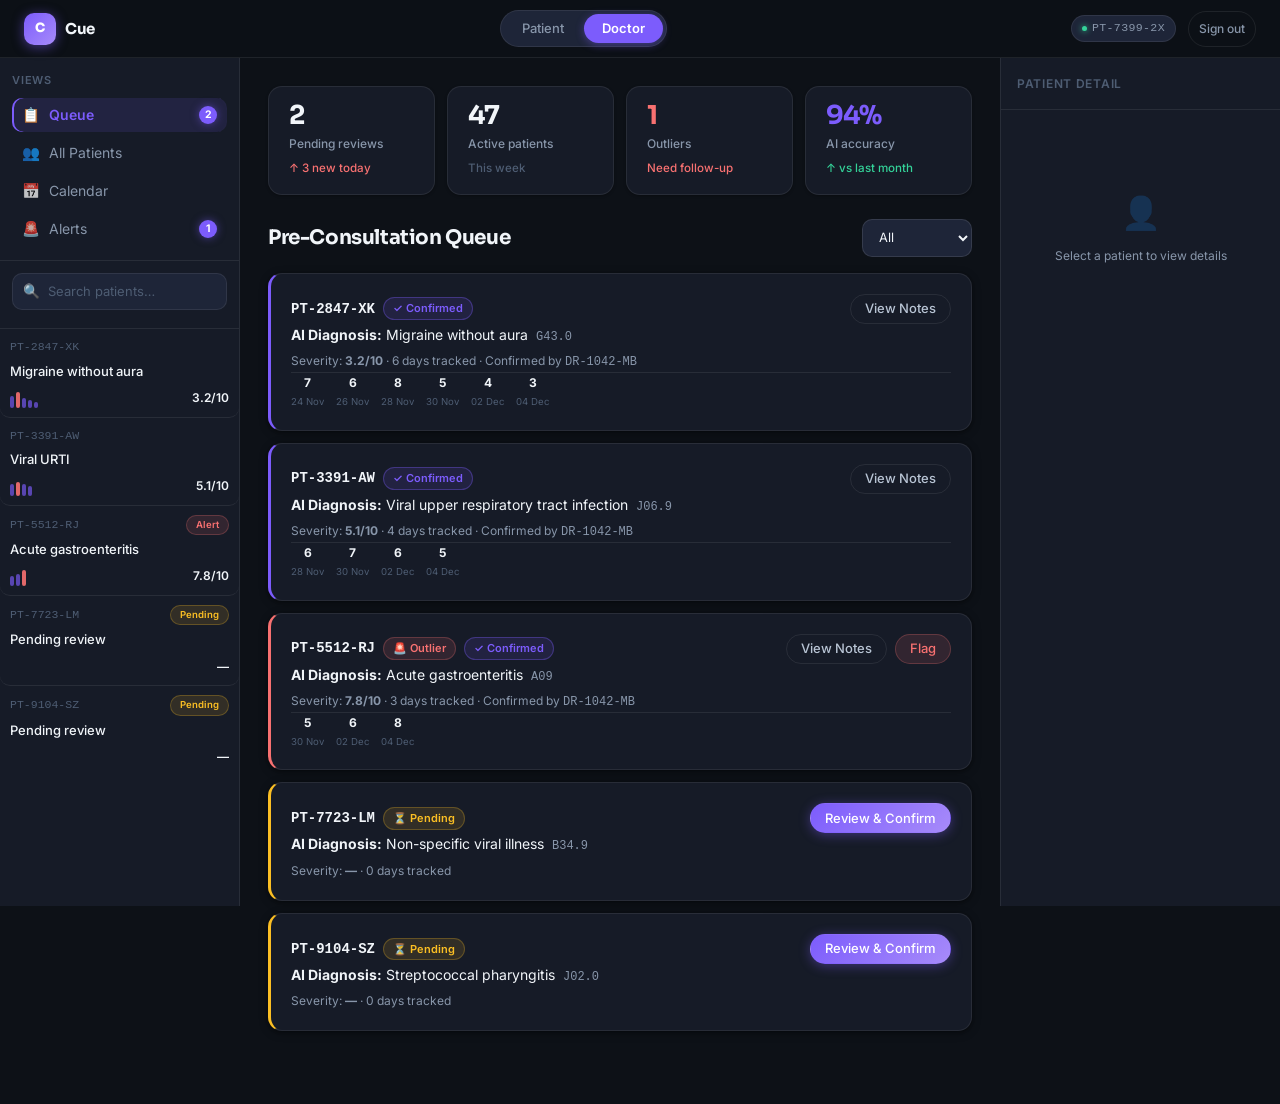
==== doctor.html @ 9ef0419e "Fix hardcoded light-mode colors in patient.js for dark theme — feeling better button, SOAP note, cha" ====
<!DOCTYPE html>
<html lang="en">
<head>
  <meta charset="UTF-8" />
  <meta name="viewport" content="width=device-width, initial-scale=1.0" />
  <title>Doctor Dashboard — Cue</title>
  <link rel="stylesheet" href="styles.css" />
</head>
<body>

<!-- Nav -->
<nav class="nav">
  <div class="nav-inner">
    <a href="index.html" class="nav-logo"><div class="nav-logo-mark">C</div>Cue</a>
    <div class="role-switch">
      <button class="role-btn" onclick="window.location='patient.html'">Patient</button>
      <button class="role-btn active">Doctor</button>
    </div>
    <div class="nav-right" style="display:flex;align-items:center;gap:12px">
      <span class="nav-id"><span class="nav-id-dot"></span><span id="navId">DR-????</span></span>
      <button onclick="window.CUE && window.CUE.Session.logout()" class="btn btn-ghost" style="font-size:.75rem;padding:4px 10px;color:var(--muted)">Sign out</button>
    </div>
  </div>
</nav>

<!-- App shell — three columns: patient list | main | detail -->
<div style="display:grid;grid-template-columns:240px 1fr 280px;min-height:calc(100vh - 52px)">

  <!-- ── Column 1: Patient list ── -->
  <aside style="border-right:1px solid var(--border);background:var(--surface);display:flex;flex-direction:column;position:sticky;top:52px;height:calc(100vh - 52px);overflow:hidden">

    <!-- Nav items -->
    <div style="padding:14px 12px;border-bottom:1px solid var(--border)">
      <div class="sidebar-section" style="padding:0 0 8px">Views</div>
      <div class="stack-4">
        <button class="sidebar-item active" id="navQueue" onclick="showSection('queue')">
          <span class="icon">📋</span> Queue
          <span class="badge-count" id="queueCount">3</span>
        </button>
        <button class="sidebar-item" id="navPatients" onclick="showSection('patients')">
          <span class="icon">👥</span> All Patients
        </button>
        <button class="sidebar-item" id="navCalendar" onclick="showSection('calendar')">
          <span class="icon">📅</span> Calendar
        </button>
        <button class="sidebar-item" id="navAlerts" onclick="showSection('alerts')">
          <span class="icon">🚨</span> Alerts
          <span class="badge-count" id="alertCount">2</span>
        </button>
      </div>
    </div>

    <!-- Search + patient list -->
    <div style="padding:12px;border-bottom:1px solid var(--border)">
      <div class="sidebar-search">
        <span style="color:var(--subtle);font-size:.85rem">🔍</span>
        <input id="ptSearch" placeholder="Search patients…" oninput="filterPatientList(this.value)" />
      </div>
    </div>

    <div style="flex:1;overflow-y:auto" id="patientList"></div>

  </aside>

  <!-- ── Column 2: Main content ── -->
  <main style="background:var(--bg);overflow-y:auto">
    <div style="padding:28px 28px 80px">

      <!-- Stats row -->
      <div class="stat-row mb-24">
        <div class="stat-card">
          <div class="stat-val" id="statQueue">3</div>
          <div class="stat-label">Pending reviews</div>
          <div class="stat-sub down">↑ 3 new today</div>
        </div>
        <div class="stat-card">
          <div class="stat-val">47</div>
          <div class="stat-label">Active patients</div>
          <div class="stat-sub neutral">This week</div>
        </div>
        <div class="stat-card">
          <div class="stat-val" style="color:var(--red)" id="statAlerts">2</div>
          <div class="stat-label">Outliers</div>
          <div class="stat-sub down">Need follow-up</div>
        </div>
        <div class="stat-card">
          <div class="stat-val" style="color:var(--accent)">94%</div>
          <div class="stat-label">AI accuracy</div>
          <div class="stat-sub up">↑ vs last month</div>
        </div>
      </div>

      <!-- Queue -->
      <div id="sectionQueue">
        <div class="flex items-center justify-between mb-16">
          <h2>Pre-Consultation Queue</h2>
          <select class="form-select" style="width:auto;padding:6px 12px;font-size:.8rem" onchange="filterQueue(this.value)">
            <option value="all">All</option>
            <option value="pending">Pending</option>
            <option value="confirmed">Confirmed</option>
          </select>
        </div>
        <div id="queueList" class="stack-12"></div>
      </div>

      <!-- All patients table -->
      <div id="sectionPatients" style="display:none">
        <h2 class="mb-16">All Patients</h2>
        <div class="card" style="padding:0;overflow:hidden">
          <div class="table-wrap">
            <table>
              <thead>
                <tr>
                  <th>Patient ID</th>
                  <th>Condition</th>
                  <th>Days</th>
                  <th>Severity trend</th>
                  <th>Last check-in</th>
                  <th>Status</th>
                  <th></th>
                </tr>
              </thead>
              <tbody id="patientsTable"></tbody>
            </table>
          </div>
        </div>
      </div>

      <!-- Calendar -->
      <div id="sectionCalendar" style="display:none">
        <div class="flex items-center justify-between mb-16">
          <h2 id="calTitle">May 2026</h2>
          <div class="flex gap-8">
            <button class="btn btn-ghost btn-sm" onclick="changeMonth(-1)">← Prev</button>
            <button class="btn btn-ghost btn-sm" onclick="changeMonth(1)">Next →</button>
          </div>
        </div>
        <div class="cal-grid" id="calGrid"></div>
        <div class="mt-16">
          <h3 class="mb-10" id="calDayLabel">Select a day to see appointments</h3>
          <div id="calDayList" class="stack-8"></div>
        </div>
      </div>

      <!-- Alerts / outliers -->
      <div id="sectionAlerts" style="display:none">
        <div class="flex items-center gap-10 mb-16">
          <h2>Outlier Alerts</h2>
          <span class="badge badge-red" id="alertBadge">2 require review</span>
        </div>
        <div class="alert alert-danger mb-16">
          <span>🚨</span>
          <p><strong>These patients need immediate attention.</strong> Severity has crossed the alert threshold or shown unexpected regression.</p>
        </div>
        <div id="outliersList" class="stack-12"></div>
      </div>

    </div>
  </main>

  <!-- ── Column 3: Patient detail ── -->
  <aside style="border-left:1px solid var(--border);background:var(--surface);position:sticky;top:52px;height:calc(100vh - 52px);overflow-y:auto">
    <div style="padding:16px;border-bottom:1px solid var(--border)">
      <div class="text-xs" style="color:var(--subtle);font-weight:600;text-transform:uppercase;letter-spacing:.06em">Patient Detail</div>
    </div>
    <div id="detailPanel" style="padding:16px">
      <div style="display:flex;flex-direction:column;align-items:center;justify-content:center;height:200px;gap:8px">
        <span style="font-size:2rem;opacity:.25">👤</span>
        <p class="text-xs text-muted" style="text-align:center">Select a patient to view details</p>
      </div>
    </div>
  </aside>

</div>

<!-- Diagnosis Confirm Modal -->
<div class="modal-overlay" id="confirmModal">
  <div class="modal" style="max-width:620px">
    <div class="modal-header">
      <h3>Review Pre-Consultation</h3>
      <button class="modal-close" onclick="closeConfirmModal()">✕</button>
    </div>
    <div class="stack-16" id="modalContent"></div>
    <hr class="divider mt-16 mb-16">
    <div class="stack-12">
      <h4>Your decision</h4>
      <div class="flex gap-8 flex-wrap">
        <button class="btn btn-success" onclick="confirmDiagnosis('confirm')">✓ Confirm AI diagnosis</button>
        <button class="btn btn-outline" onclick="confirmDiagnosis('override')">✏️ Override</button>
        <button class="btn btn-ghost"   onclick="confirmDiagnosis('defer')">⏸ Defer</button>
      </div>
      <div id="overridePanel" style="display:none" class="stack-12">
        <div class="form-group">
          <label class="form-label">Your diagnosis</label>
          <input class="form-input" id="overrideDx" placeholder="Enter your clinical diagnosis…" />
        </div>
        <div class="form-group">
          <label class="form-label">Clinical reasoning</label>
          <textarea class="form-textarea" id="overrideNotes" placeholder="Add your notes…"></textarea>
        </div>
        <button class="btn btn-primary" onclick="submitOverride()">Submit override</button>
      </div>
    </div>
  </div>
</div>

<!-- Outlier Flag Modal -->
<div class="modal-overlay" id="outlierModal">
  <div class="modal">
    <div class="modal-header">
      <h3>Flag as outlier</h3>
      <button class="modal-close" onclick="document.getElementById('outlierModal').classList.remove('open')">✕</button>
    </div>
    <div class="stack-16">
      <div class="alert alert-danger">
        <span>🚨</span>
        <p>Flagging triggers a <strong>priority follow-up</strong> and notifies the on-call team.</p>
      </div>
      <div class="form-group">
        <label class="form-label">Reason</label>
        <select class="form-select" id="outlierReason">
          <option>Unexpected symptom escalation</option>
          <option>New symptom not in original presentation</option>
          <option>Medication side-effect suspected</option>
          <option>Patient non-compliant — missed 2+ check-ins</option>
          <option>AI diagnosis inconsistency</option>
          <option>Other</option>
        </select>
      </div>
      <div class="form-group">
        <label class="form-label">Notes for follow-up team</label>
        <textarea class="form-textarea" id="outlierNotes" placeholder="Additional context…"></textarea>
      </div>
      <div class="form-group">
        <label class="form-label">Urgency</label>
        <div class="flex gap-8">
          <button class="btn btn-ghost btn-sm" id="urgLow"  onclick="setUrgency('low')"   style="flex:1">🟢 Routine</button>
          <button class="btn btn-outline btn-sm" id="urgMed" onclick="setUrgency('medium')" style="flex:1">🟡 Within 24h</button>
          <button class="btn btn-ghost btn-sm" id="urgHigh" onclick="setUrgency('high')"  style="flex:1">🔴 Urgent</button>
        </div>
      </div>
      <button class="btn btn-danger btn-full" onclick="submitOutlierFlag()">🚨 Flag &amp; schedule follow-up</button>
    </div>
  </div>
</div>

<div class="toast" id="toast"></div>

<script src="app.js?v=16"></script>
<script src="doctor.js?v=16"></script>
</body>
</html>
---- styles.css ----
/* ============================================================
   Cue — Design System v6
   Dark · Purple · Premium — inspired by Pally
   ============================================================ */

@import url('https://fonts.googleapis.com/css2?family=Sora:wght@400;500;600;700;800&family=Inter:wght@400;500;600&display=swap');

/* ── Design tokens ────────────────────────────────────────── */
:root {
  /* Base */
  --background:       #0d1117;
  --foreground:       #f1f5f9;

  /* Card / Surface */
  --card:             #161b27;
  --card-foreground:  #f1f5f9;

  /* Surfaces — dark navy layers */
  --bg:           #0d1117;
  --surface:      #161b27;
  --surface-2:    #1e2538;
  --surface-3:    #252d42;

  /* Borders — barely-there */
  --border:       rgba(255,255,255,0.08);
  --border-2:     rgba(255,255,255,0.12);
  --input:        rgba(255,255,255,0.10);

  /* Text */
  --text:         #f1f5f9;
  --text-2:       #b8c4d4;
  --muted:        #8896aa;
  --subtle:       #4e5d73;

  /* Primary — purple (Pally violet) */
  --accent:       #7c5cfc;
  --accent-h:     #6b4ef5;
  --accent-bg:    rgba(124,92,252,0.12);
  --accent-mid:   rgba(124,92,252,0.35);

  /* Semantic colours — adjusted for dark */
  --green:        #34d399;
  --green-bg:     rgba(52,211,153,0.12);
  --green-border: rgba(52,211,153,0.25);

  --red:          #f87171;
  --red-bg:       rgba(248,113,113,0.12);
  --red-border:   rgba(248,113,113,0.25);

  --amber:        #fbbf24;
  --amber-bg:     rgba(251,191,36,0.12);
  --amber-border: rgba(251,191,36,0.25);

  --blue:         #60a5fa;
  --blue-bg:      rgba(96,165,250,0.12);
  --blue-border:  rgba(96,165,250,0.25);

  /* Layout */
  --nav-h:        58px;
  --sidebar-w:    248px;

  /* Radius */
  --r:            10px;
  --r-sm:         8px;
  --r-md:         10px;
  --r-lg:         14px;
  --r-xl:         20px;
  --r-full:       9999px;

  /* Shadows — purple-tinted depth */
  --shadow-sm:    0 1px 3px 0 rgba(0,0,0,0.3);
  --shadow:       0 2px 8px 0 rgba(0,0,0,0.35), 0 1px 3px 0 rgba(0,0,0,0.25);
  --shadow-md:    0 4px 16px -2px rgba(0,0,0,0.4), 0 2px 6px -2px rgba(0,0,0,0.3);
  --shadow-lg:    0 10px 28px -4px rgba(0,0,0,0.45), 0 4px 10px -4px rgba(0,0,0,0.3);
  --shadow-xl:    0 20px 48px -6px rgba(0,0,0,0.5), 0 8px 20px -6px rgba(0,0,0,0.35);
  --shadow-glow:  0 0 24px rgba(124,92,252,0.25);

  /* Ring (focus) */
  --ring:         rgba(124,92,252,0.35);

  --font-display: 'Sora', 'Inter', system-ui, -apple-system, sans-serif;
  --font: 'Inter', system-ui, -apple-system, sans-serif;
  --mono: 'JetBrains Mono', 'SF Mono', ui-monospace, monospace;
}

/* ── Reset ───────────────────────────────────────────────── */
*, *::before, *::after { box-sizing: border-box; margin: 0; padding: 0; }
html { font-size: 16px; scroll-behavior: smooth; -webkit-text-size-adjust: 100%; }
body {
  font-family: var(--font);
  background: var(--bg);
  color: var(--text);
  min-height: 100vh;
  line-height: 1.6;
  -webkit-font-smoothing: antialiased;
  -moz-osx-font-smoothing: grayscale;
}
a { color: var(--accent); text-decoration: none; }
a:hover { text-decoration: underline; }
p { color: var(--muted); line-height: 1.65; }
button { font-family: var(--font); }

/* ── Typography ──────────────────────────────────────────── */
h1 { font-family: var(--font-display); font-size: 1.875rem; font-weight: 800; letter-spacing: -.025em; line-height: 1.2; color: var(--text); }
h2 { font-family: var(--font-display); font-size: 1.25rem;  font-weight: 700; letter-spacing: -.02em;  line-height: 1.3; color: var(--text); }
h3 { font-family: var(--font-display); font-size: 1rem;     font-weight: 600; letter-spacing: -.01em;  color: var(--text); }
h4 { font-size: .875rem;  font-weight: 600; color: var(--text); }

.text-xs    { font-size: .75rem; }
.text-sm    { font-size: .875rem; }
.text-base  { font-size: 1rem; }
.text-lg    { font-size: 1.125rem; }
.text-muted  { color: var(--muted); }
.text-subtle { color: var(--subtle); }
.font-mono   { font-family: var(--mono); }
.font-500    { font-weight: 500; }
.font-600    { font-weight: 600; }
.font-700    { font-weight: 700; }

/* ── Layout helpers ──────────────────────────────────────── */
.container   { max-width: 1280px; margin: 0 auto; padding: 0 24px; }
.hidden      { display: none !important; }

.flex            { display: flex; }
.flex-col        { display: flex; flex-direction: column; }
.items-center    { align-items: center; }
.items-start     { align-items: flex-start; }
.justify-between { justify-content: space-between; }
.justify-center  { justify-content: center; }
.flex-1          { flex: 1; }
.flex-wrap       { flex-wrap: wrap; }

.gap-4  { gap: 4px; }
.gap-6  { gap: 6px; }
.gap-8  { gap: 8px; }
.gap-10 { gap: 10px; }
.gap-12 { gap: 12px; }
.gap-16 { gap: 16px; }
.gap-20 { gap: 20px; }
.gap-24 { gap: 24px; }

.stack-4  > * + * { margin-top:  4px; }
.stack-8  > * + * { margin-top:  8px; }
.stack-10 > * + * { margin-top: 10px; }
.stack-12 > * + * { margin-top: 12px; }
.stack-16 > * + * { margin-top: 16px; }
.stack-20 > * + * { margin-top: 20px; }
.stack-24 > * + * { margin-top: 24px; }

.mt-4  { margin-top:  4px; }
.mt-6  { margin-top:  6px; }
.mt-8  { margin-top:  8px; }
.mt-12 { margin-top: 12px; }
.mt-16 { margin-top: 16px; }
.mt-20 { margin-top: 20px; }
.mt-24 { margin-top: 24px; }
.mb-4  { margin-bottom:  4px; }
.mb-6  { margin-bottom:  6px; }
.mb-8  { margin-bottom:  8px; }
.mb-12 { margin-bottom: 12px; }
.mb-16 { margin-bottom: 16px; }
.mb-20 { margin-bottom: 20px; }
.mb-24 { margin-bottom: 24px; }

.min-w-0  { min-width: 0; }
.w-full   { width: 100%; }
.truncate { overflow: hidden; text-overflow: ellipsis; white-space: nowrap; }
.divider  { border: none; border-top: 1px solid var(--border); }

/* ── Navigation ──────────────────────────────────────────── */
.nav {
  background: rgba(13,17,23,0.85);
  border-bottom: 1px solid var(--border);
  backdrop-filter: blur(16px);
  -webkit-backdrop-filter: blur(16px);
  position: sticky; top: 0; z-index: 100;
  height: var(--nav-h);
}
.nav-inner {
  display: flex; align-items: center; justify-content: space-between;
  height: 100%; max-width: 1440px; margin: 0 auto; padding: 0 24px;
  gap: 16px;
}
.nav-logo {
  display: flex; align-items: center; gap: 9px;
  font-family: var(--font-display);
  font-size: .9375rem; font-weight: 700; color: var(--text);
  text-decoration: none; letter-spacing: -.02em; flex-shrink: 0;
}
.nav-logo:hover { text-decoration: none; color: var(--text); }
.nav-logo-mark {
  width: 32px; height: 32px; border-radius: var(--r-md);
  background: linear-gradient(135deg, #7c5cfc 0%, #a78bfa 100%);
  color: white;
  display: flex; align-items: center; justify-content: center;
  font-size: .8rem; font-weight: 800; letter-spacing: -.01em;
  box-shadow: 0 2px 12px rgba(124,92,252,0.5);
}

/* Role switcher */
.role-switch {
  display: flex; align-items: center;
  background: var(--surface-2);
  border: 1px solid var(--border);
  border-radius: var(--r-full);
  padding: 3px; gap: 2px;
}
.role-btn {
  padding: 5px 18px; border-radius: var(--r-full);
  font-size: .8125rem; font-weight: 500; color: var(--muted);
  cursor: pointer; border: none; background: transparent;
  transition: all .15s; white-space: nowrap; line-height: 1.4;
}
.role-btn.active {
  background: var(--accent); color: white;
  box-shadow: 0 2px 8px rgba(124,92,252,0.4); font-weight: 600;
}
.role-btn:hover:not(.active) { color: var(--text-2); background: var(--surface-3); border-radius: var(--r-full); }

/* Nav right */
.nav-right { display: flex; align-items: center; gap: 10px; flex-shrink: 0; }
.nav-user-name { font-size: .8125rem; font-weight: 500; color: var(--text-2); }
.nav-id {
  display: inline-flex; align-items: center;
  padding: 3px 10px; border-radius: var(--r-full);
  background: var(--surface-2); border: 1px solid var(--border);
  font-size: .725rem; font-family: var(--mono); color: var(--muted);
  letter-spacing: .03em; white-space: nowrap;
}
.nav-id-dot {
  display: inline-block; width: 5px; height: 5px; border-radius: 50%;
  background: var(--green); margin-right: 5px; vertical-align: middle;
  box-shadow: 0 0 6px var(--green);
}

/* ── App shell ────────────────────────────────────────────── */
.app-shell {
  display: grid;
  grid-template-columns: var(--sidebar-w) 1fr;
  min-height: calc(100vh - var(--nav-h));
}

/* ── Sidebar ──────────────────────────────────────────────── */
.sidebar {
  border-right: 1px solid var(--border);
  background: var(--surface);
  position: sticky;
  top: var(--nav-h);
  height: calc(100vh - var(--nav-h));
  overflow-y: auto;
  padding: 14px 10px;
  display: flex; flex-direction: column; gap: 2px;
}
.sidebar-section {
  font-size: .6875rem; font-weight: 600; letter-spacing: .07em;
  text-transform: uppercase; color: var(--subtle);
  padding: 14px 10px 5px;
}
.sidebar-item {
  display: flex; align-items: center; gap: 9px;
  padding: 8px 10px; border-radius: var(--r);
  font-size: .875rem; color: var(--muted);
  cursor: pointer; transition: all .12s;
  border: none; background: none; width: 100%; text-align: left;
  font-family: var(--font);
}
.sidebar-item:hover { background: var(--surface-2); color: var(--text-2); }
.sidebar-item.active {
  background: var(--accent-bg);
  color: var(--accent);
  font-weight: 600;
  box-shadow: inset 2px 0 0 var(--accent);
}
.sidebar-item .icon { font-size: .9rem; flex-shrink: 0; opacity: .75; }
.sidebar-item.active .icon { opacity: 1; }
.sidebar-item .badge-dot {
  margin-left: auto; width: 5px; height: 5px; border-radius: 50%;
  background: var(--red); flex-shrink: 0;
  box-shadow: 0 0 6px var(--red);
}

/* Patient row in doctor sidebar */
.pt-row {
  padding: 9px 10px; border-radius: var(--r);
  cursor: pointer; transition: background .12s;
  border-bottom: 1px solid var(--border);
}
.pt-row:last-child { border-bottom: none; }
.pt-row:hover { background: var(--surface-2); }
.pt-row.active { background: var(--accent-bg); }
.pt-row-id   { font-size: .72rem; font-family: var(--mono); color: var(--subtle); }
.pt-row-cond { font-size: .8125rem; font-weight: 500; color: var(--text); margin-top: 2px; }
.pt-row-sev  { font-size: .72rem; margin-top: 4px; }

/* Sidebar search */
.sidebar-search {
  display: flex; align-items: center; gap: 8px;
  background: var(--surface-2); border: 1px solid var(--border);
  border-radius: var(--r); padding: 7px 10px; margin-bottom: 6px;
  transition: border-color .12s;
}
.sidebar-search:focus-within { border-color: var(--accent); box-shadow: 0 0 0 3px var(--ring); }
.sidebar-search input {
  flex: 1; border: none; outline: none; background: none;
  font-size: .8125rem; color: var(--text); font-family: var(--font);
}
.sidebar-search input::placeholder { color: var(--subtle); }

/* ── Main content ─────────────────────────────────────────── */
.main { min-height: calc(100vh - var(--nav-h)); overflow-y: auto; }
.main-inner {
  max-width: 820px; margin: 0 auto;
  padding: 28px 24px 80px;
}
.main-inner.wide { max-width: 1080px; }

/* ── Cards ────────────────────────────────────────────────── */
.card {
  background: var(--surface);
  border: 1px solid var(--border);
  border-radius: var(--r-lg);
  padding: 20px;
  box-shadow: var(--shadow);
  transition: box-shadow .2s, border-color .2s;
}
.card:hover { border-color: var(--border-2); }
.card-sm { padding: 14px 16px; }
.card-lg { padding: 24px 28px; }

.card-header {
  display: flex; align-items: center; justify-content: space-between;
  margin-bottom: 16px;
}
.card-title { font-size: .875rem; font-weight: 600; color: var(--text); }
.card-sub   { font-size: .75rem; color: var(--muted); margin-top: 2px; }

/* ── Buttons ──────────────────────────────────────────────── */
.btn {
  display: inline-flex; align-items: center; justify-content: center; gap: 6px;
  padding: 0 16px; height: 36px; border-radius: var(--r-full);
  font-size: .875rem; font-weight: 500; cursor: pointer;
  border: 1px solid transparent; transition: all .15s;
  line-height: 1; font-family: var(--font); white-space: nowrap;
  text-decoration: none;
}
.btn:disabled { opacity: .4; cursor: not-allowed; pointer-events: none; }
.btn:focus-visible { outline: 2px solid var(--accent); outline-offset: 2px; }

.btn-primary {
  background: linear-gradient(135deg, #7c5cfc 0%, #a78bfa 100%);
  color: white; border-color: transparent;
  box-shadow: 0 2px 12px rgba(124,92,252,0.4);
}
.btn-primary:hover:not(:disabled) {
  background: linear-gradient(135deg, #6b4ef5 0%, #9775fa 100%);
  box-shadow: 0 4px 20px rgba(124,92,252,0.5);
  transform: translateY(-1px);
}

.btn-outline {
  background: transparent; color: var(--accent);
  border-color: rgba(124,92,252,0.4);
}
.btn-outline:hover:not(:disabled) { background: var(--accent-bg); border-color: var(--accent); }

.btn-ghost { background: transparent; color: var(--text-2); border-color: var(--border); }
.btn-ghost:hover:not(:disabled) { background: var(--surface-2); color: var(--text); }

.btn-secondary { background: var(--surface-2); color: var(--text-2); border-color: var(--border); }
.btn-secondary:hover:not(:disabled) { background: var(--surface-3); }

.btn-danger { background: var(--red-bg); color: var(--red); border-color: var(--red-border); }
.btn-danger:hover:not(:disabled) { background: rgba(248,113,113,0.2); }

.btn-success { background: var(--green-bg); color: var(--green); border-color: var(--green-border); }

.btn-sm  { height: 30px; padding: 0 14px; font-size: .8125rem; }
.btn-lg  { height: 44px; padding: 0 28px; font-size: .9375rem; font-weight: 600; }
.btn-full { width: 100%; }
.btn-icon { width: 36px; height: 36px; padding: 0; border-radius: var(--r); }
.btn-icon.btn-sm { width: 30px; height: 30px; }

/* ── Badges ───────────────────────────────────────────────── */
.badge {
  display: inline-flex; align-items: center; gap: 3px;
  padding: 2px 9px; border-radius: var(--r-full);
  font-size: .6875rem; font-weight: 600; white-space: nowrap; line-height: 1.5;
  border: 1px solid transparent;
}
.badge-green  { background: var(--green-bg);  color: var(--green);  border-color: var(--green-border); }
.badge-red    { background: var(--red-bg);    color: var(--red);    border-color: var(--red-border); }
.badge-amber  { background: var(--amber-bg);  color: var(--amber);  border-color: var(--amber-border); }
.badge-blue   { background: var(--blue-bg);   color: var(--blue);   border-color: var(--blue-border); }
.badge-teal   { background: var(--accent-bg); color: var(--accent); border-color: var(--accent-mid); }
.badge-gray   { background: var(--surface-2); color: var(--muted);  border-color: var(--border); }
.badge-count  {
  display: inline-flex; align-items: center; justify-content: center;
  min-width: 18px; height: 18px; border-radius: var(--r-full);
  padding: 0 4px;
  font-size: .65rem; font-weight: 700;
  background: var(--accent); color: white; margin-left: auto; flex-shrink: 0;
  box-shadow: 0 0 8px rgba(124,92,252,0.5);
}

/* ── Form elements ────────────────────────────────────────── */
.form-group  { display: flex; flex-direction: column; gap: 5px; }
.form-label  { font-size: .8125rem; font-weight: 500; color: var(--text-2); }
.form-hint   { font-size: .75rem; color: var(--subtle); line-height: 1.45; }

.form-input, .form-select, .form-textarea {
  width: 100%; padding: 0 12px; height: 38px;
  border-radius: var(--r); border: 1px solid var(--input);
  background: var(--surface-2); font-size: .875rem;
  color: var(--text); font-family: var(--font);
  transition: border-color .15s, box-shadow .15s; outline: none;
}
.form-textarea { height: auto; min-height: 80px; padding: 9px 12px; line-height: 1.55; resize: vertical; }
.form-input::placeholder, .form-textarea::placeholder { color: var(--subtle); }
.form-input:focus, .form-select:focus, .form-textarea:focus {
  border-color: var(--accent);
  box-shadow: 0 0 0 3px var(--ring);
  background: var(--surface);
}
.form-input.error { border-color: var(--red); }
.form-input.error:focus { box-shadow: 0 0 0 3px rgba(248,113,113,0.2); }

/* Slider */
.slider-row { display: flex; align-items: center; gap: 12px; }
.slider {
  -webkit-appearance: none; flex: 1; height: 4px;
  border-radius: var(--r-full); background: var(--surface-3); outline: none; cursor: pointer;
}
.slider::-webkit-slider-thumb {
  -webkit-appearance: none; width: 18px; height: 18px;
  border-radius: 50%; background: var(--accent); cursor: pointer;
  box-shadow: 0 0 0 3px rgba(124,92,252,0.2), var(--shadow-sm);
  transition: box-shadow .15s;
}
.slider::-webkit-slider-thumb:hover { box-shadow: 0 0 0 6px rgba(124,92,252,0.25), var(--shadow-sm); }
.slider-val { min-width: 32px; text-align: center; font-size: .875rem; font-weight: 600; color: var(--accent); }

/* ── Alerts ───────────────────────────────────────────────── */
.alert {
  display: flex; align-items: flex-start; gap: 10px;
  padding: 12px 14px; border-radius: var(--r); border: 1px solid;
  font-size: .85rem; line-height: 1.55;
}
.alert-info    { background: var(--blue-bg);  border-color: var(--blue-border);  color: var(--blue); }
.alert-success { background: var(--green-bg); border-color: var(--green-border); color: var(--green); }
.alert-warning { background: var(--amber-bg); border-color: var(--amber-border); color: var(--amber); }
.alert-danger  { background: var(--red-bg);   border-color: var(--red-border);   color: var(--red); }
.alert p { color: inherit; line-height: 1.5; }
.alert strong { font-weight: 600; }

/* ── Step pills (patient sidebar) ────────────────────────── */
.step-pill {
  display: flex; align-items: center; gap: 10px;
  padding: 8px 10px; border-radius: var(--r);
  font-size: .875rem; color: var(--muted);
  cursor: pointer; transition: all .12s;
  border: none; background: none; width: 100%; text-align: left;
  font-family: var(--font);
}
.step-pill:hover:not(.locked) { background: var(--surface-2); color: var(--text-2); }
.step-pill.active {
  background: var(--accent-bg); color: var(--accent); font-weight: 600;
  box-shadow: inset 2px 0 0 var(--accent);
}
.step-pill.done   { color: var(--green); }
.step-pill.locked { opacity: .3; cursor: not-allowed; pointer-events: none; }

.step-num {
  width: 22px; height: 22px; border-radius: 50%;
  display: flex; align-items: center; justify-content: center;
  font-size: .7rem; font-weight: 700; flex-shrink: 0;
  background: var(--surface-2); color: var(--muted);
  border: 1.5px solid var(--border);
  transition: all .12s;
}
.step-pill.active .step-num { background: var(--accent); color: white; border-color: var(--accent); box-shadow: 0 0 10px rgba(124,92,252,0.4); }
.step-pill.done   .step-num { background: var(--green-bg); color: var(--green); border-color: var(--green-border); }

/* ── Chat UI ──────────────────────────────────────────────── */
.chat-area {
  display: flex; flex-direction: column; gap: 12px;
  max-height: 460px; overflow-y: auto;
  padding: 6px 2px 10px; scroll-behavior: smooth;
}
.chat-row      { display: flex; align-items: flex-end; gap: 8px; }
.chat-row.user { flex-direction: row-reverse; }

.avatar {
  width: 28px; height: 28px; border-radius: 50%; flex-shrink: 0;
  display: flex; align-items: center; justify-content: center;
  font-size: .75rem; border: 1px solid var(--border);
  background: var(--surface-2);
}
.avatar.ai   { background: var(--accent-bg); border-color: var(--accent-mid); }
.avatar.user { background: var(--surface-3); }

.bubble {
  max-width: 74%; padding: 10px 15px;
  font-size: .875rem; line-height: 1.6; border-radius: 18px;
}
.bubble.ai {
  background: var(--surface-2);
  border: 1px solid var(--border);
  border-bottom-left-radius: 5px;
  color: var(--text);
}
.bubble.user {
  background: linear-gradient(135deg, #7c5cfc 0%, #a78bfa 100%);
  color: white;
  border-bottom-right-radius: 5px;
  box-shadow: 0 4px 14px rgba(124,92,252,0.35);
}
.bubble.typing { padding: 12px 14px; }
.typing-dots   { display: flex; gap: 4px; align-items: center; height: 16px; }
.typing-dot {
  width: 6px; height: 6px; border-radius: 50%;
  background: var(--subtle); animation: t-bounce .8s ease-in-out infinite;
}
.typing-dot:nth-child(2) { animation-delay: .16s; }
.typing-dot:nth-child(3) { animation-delay: .32s; }
@keyframes t-bounce {
  0%,60%,100% { transform: translateY(0); opacity: .6; }
  30%         { transform: translateY(-5px); opacity: 1; }
}
.bubble-time { font-size: .65rem; color: var(--subtle); margin-top: 3px; text-align: right; }

/* Chat input bar */
.chat-input-bar {
  display: flex; align-items: center; gap: 8px;
  padding: 8px 12px;
  background: var(--surface-2); border: 1px solid var(--border);
  border-radius: var(--r-full); transition: border-color .15s, box-shadow .15s;
  margin-top: 12px;
}
.chat-input-bar:focus-within {
  border-color: var(--accent);
  box-shadow: 0 0 0 3px var(--ring);
}
.chat-input-bar input {
  flex: 1; border: none; outline: none; background: none;
  font-size: .875rem; color: var(--text); font-family: var(--font);
}
.chat-input-bar input::placeholder { color: var(--subtle); }

/* ── Record button ────────────────────────────────────────── */
.record-btn {
  width: 34px; height: 34px; border-radius: 50%; flex-shrink: 0;
  background: var(--accent-bg); color: var(--accent);
  border: 1px solid var(--accent-mid); cursor: pointer;
  display: flex; align-items: center; justify-content: center;
  font-size: .875rem; transition: all .14s;
}
.record-btn:hover { background: var(--accent); color: white; box-shadow: 0 2px 10px rgba(124,92,252,0.4); }
.record-btn.recording {
  background: var(--red-bg); color: var(--red); border-color: var(--red-border);
  animation: rec-pulse .9s ease-out infinite;
}
@keyframes rec-pulse {
  0%   { box-shadow: 0 0 0 0 rgba(248,113,113,0.4); }
  70%  { box-shadow: 0 0 0 8px rgba(248,113,113,0); }
  100% { box-shadow: 0 0 0 0 rgba(248,113,113,0); }
}

/* Waveform */
.waveform { display: flex; align-items: center; gap: 2.5px; height: 24px; }
.wave-bar  { width: 2.5px; border-radius: 2px; background: var(--accent); animation: wave .75s ease-in-out infinite; }
.wave-bar:nth-child(1){animation-delay:0s;   height:8px; }
.wave-bar:nth-child(2){animation-delay:.1s;  height:16px;}
.wave-bar:nth-child(3){animation-delay:.2s;  height:22px;}
.wave-bar:nth-child(4){animation-delay:.3s;  height:13px;}
.wave-bar:nth-child(5){animation-delay:.4s;  height:20px;}
@keyframes wave { 0%,100%{transform:scaleY(1)} 50%{transform:scaleY(1.7)} }
.waveform.idle .wave-bar { animation: none; height: 3px; opacity: .2; }

/* ── Progress bar ─────────────────────────────────────────── */
.progress-track { height: 4px; background: var(--surface-3); border-radius: var(--r-full); overflow: hidden; }
.progress-fill  { height: 100%; border-radius: var(--r-full); background: linear-gradient(90deg, #7c5cfc 0%, #a78bfa 100%); transition: width .4s ease; }

/* ── Diagnosis cards ──────────────────────────────────────── */
.dx-card {
  border: 1px solid var(--border); border-radius: var(--r-lg);
  padding: 14px 16px; background: var(--surface);
  box-shadow: var(--shadow-sm); transition: box-shadow .15s, border-color .15s;
}
.dx-card:hover { box-shadow: var(--shadow); border-color: var(--border-2); }
.dx-card.primary {
  border-color: var(--accent-mid); background: var(--accent-bg);
  box-shadow: 0 0 0 1px var(--accent-mid), var(--shadow-sm);
}
.conf-bar  { flex: 1; height: 4px; border-radius: var(--r-full); background: var(--surface-3); overflow: hidden; }
.conf-fill { height: 100%; border-radius: var(--r-full); background: linear-gradient(90deg, #7c5cfc 0%, #a78bfa 100%); transition: width .6s ease; }

/* ── Timeline ─────────────────────────────────────────────── */
.timeline          { position: relative; padding-left: 28px; }
.timeline::before  { content: ''; position: absolute; left: 8px; top: 6px; bottom: 6px; width: 1.5px; background: var(--border); border-radius: 1px; }
.tl-item           { position: relative; margin-bottom: 16px; }
.tl-dot            { position: absolute; left: -22px; top: 6px; width: 10px; height: 10px; border-radius: 50%; background: var(--accent); border: 2px solid var(--surface); box-shadow: 0 0 0 1.5px var(--accent), 0 0 8px rgba(124,92,252,0.4); }
.tl-item.outlier .tl-dot { background: var(--red); box-shadow: 0 0 0 1.5px var(--red), 0 0 8px rgba(248,113,113,0.4); }
.tl-date           { font-size: .7rem; color: var(--subtle); margin-bottom: 4px; font-weight: 500; }
.tl-card           { background: var(--surface); border: 1px solid var(--border); border-radius: var(--r); padding: 12px 14px; box-shadow: var(--shadow-sm); }
.tl-item.outlier .tl-card { border-color: var(--red-border); background: var(--red-bg); }

/* ── Table ────────────────────────────────────────────────── */
.table-wrap { overflow-x: auto; }
table  { width: 100%; border-collapse: collapse; font-size: .8125rem; }
thead  { background: var(--surface-2); }
th     { text-align: left; padding: 10px 14px; font-size: .7rem; font-weight: 600; color: var(--muted); letter-spacing: .04em; text-transform: uppercase; border-bottom: 1px solid var(--border); white-space: nowrap; }
td     { padding: 11px 14px; border-bottom: 1px solid var(--border); color: var(--text-2); vertical-align: middle; }
tr:last-child td { border-bottom: none; }
tr:hover td { background: var(--surface-2); }
tr.row-alert td  { background: var(--red-bg); }

/* ── Modal / Dialog ───────────────────────────────────────── */
.modal-overlay {
  display: none; position: fixed; inset: 0; z-index: 300;
  background: rgba(0,0,0,.65); backdrop-filter: blur(8px);
  align-items: center; justify-content: center; padding: 20px;
  animation: fade-in .15s ease;
}
.modal-overlay.open { display: flex; }
@keyframes fade-in { from { opacity: 0; } to { opacity: 1; } }

.modal {
  background: var(--surface); border: 1px solid var(--border-2);
  border-radius: var(--r-xl); padding: 24px;
  width: 100%; max-width: 540px;
  box-shadow: var(--shadow-xl), var(--shadow-glow);
  max-height: 90vh; overflow-y: auto;
  animation: slide-up .2s ease;
}
@keyframes slide-up { from { transform: translateY(8px); opacity: .5; } to { transform: translateY(0); opacity: 1; } }

.modal-header {
  display: flex; align-items: center; justify-content: space-between;
  margin-bottom: 20px; padding-bottom: 14px;
  border-bottom: 1px solid var(--border);
}
.modal-close {
  width: 28px; height: 28px; border-radius: var(--r-sm);
  border: 1px solid var(--border); background: var(--surface-2);
  color: var(--muted); cursor: pointer;
  display: flex; align-items: center; justify-content: center;
  font-size: .8rem; transition: all .12s;
}
.modal-close:hover { background: var(--surface-3); color: var(--text); }

/* ── Calendar ─────────────────────────────────────────────── */
.cal-grid {
  display: grid; grid-template-columns: repeat(7, 1fr);
  gap: 1px; background: var(--border); border-radius: var(--r-lg);
  overflow: hidden; border: 1px solid var(--border);
}
.cal-header { background: var(--surface-2); text-align: center; padding: 8px 4px; font-size: .7rem; font-weight: 600; color: var(--muted); text-transform: uppercase; letter-spacing: .06em; }
.cal-cell {
  background: var(--surface); padding: 7px 8px; min-height: 76px;
  font-size: .75rem; cursor: pointer; transition: background .1s;
}
.cal-cell:hover { background: var(--accent-bg); }
.cal-cell.today { background: var(--accent-bg); }
.cal-cell.other-month { background: var(--bg); }
.cal-day-num { font-weight: 600; color: var(--text-2); margin-bottom: 3px; }
.cal-cell.today .cal-day-num { color: var(--accent); }
.cal-event {
  display: block; font-size: .625rem; padding: 2px 5px; border-radius: 4px;
  background: var(--accent-bg); color: var(--accent); border: 1px solid var(--accent-mid);
  margin-top: 2px; overflow: hidden; text-overflow: ellipsis; white-space: nowrap;
}
.cal-event.alert   { background: var(--red-bg);   color: var(--red);   border-color: var(--red-border); }
.cal-event.pending { background: var(--amber-bg); color: var(--amber); border-color: var(--amber-border); }

/* ── Sparkline ────────────────────────────────────────────── */
.sparkline { display: flex; align-items: flex-end; gap: 2px; height: 22px; }
.spark-bar {
  width: 4px; border-radius: 2px; flex-shrink: 0;
  background: var(--accent); opacity: .65;
}
.spark-bar.high { background: var(--red); opacity: .9; }

/* ── Login / home page ────────────────────────────────────── */
.home-shell {
  min-height: calc(100vh - var(--nav-h));
  display: flex; align-items: center; justify-content: center;
  padding: 48px 20px;
  background: var(--bg);
}
.home-center {
  max-width: 440px; width: 100%; text-align: center;
}
.role-card {
  background: var(--surface);
  border: 1.5px solid var(--border);
  border-radius: var(--r-lg);
  padding: 16px 18px;
  cursor: pointer; transition: all .15s; text-align: left;
  box-shadow: var(--shadow-sm);
}
.role-card:hover {
  border-color: rgba(124,92,252,0.4);
  box-shadow: 0 0 0 3px rgba(124,92,252,0.08), var(--shadow);
}
.role-card.selected {
  border-color: var(--accent);
  background: var(--accent-bg);
  box-shadow: 0 0 0 3px rgba(124,92,252,0.12), var(--shadow-sm);
}
.role-icon { font-size: 1.25rem; }

/* ── Info rows (summary/treatment) ───────────────────────── */
.info-row { display: flex; align-items: flex-start; gap: 12px; padding: 10px 0; border-bottom: 1px solid var(--border); }
.info-row:last-child { border-bottom: none; }
.info-label { font-size: .7rem; font-weight: 600; color: var(--subtle); min-width: 110px; flex-shrink: 0; padding-top: 2px; text-transform: uppercase; letter-spacing: .05em; }
.info-val   { font-size: .875rem; color: var(--text-2); line-height: 1.55; }

/* ── Stat cards (doctor dashboard) ───────────────────────── */
.stat-row  { display: grid; grid-template-columns: repeat(4,1fr); gap: 12px; }
.stat-card {
  background: var(--surface); border: 1px solid var(--border);
  border-radius: var(--r-lg); padding: 16px 20px;
  box-shadow: var(--shadow-sm); transition: box-shadow .15s, border-color .15s;
}
.stat-card:hover { box-shadow: var(--shadow); border-color: var(--border-2); }
.stat-val  { font-family: var(--font-display); font-size: 1.625rem; font-weight: 700; color: var(--text); letter-spacing: -.03em; line-height: 1; }
.stat-label{ font-size: .75rem; color: var(--muted); margin-top: 5px; font-weight: 500; }
.stat-sub  { font-size: .725rem; margin-top: 6px; font-weight: 500; }
.stat-sub.up      { color: var(--green); }
.stat-sub.down    { color: var(--red); }
.stat-sub.neutral { color: var(--subtle); }

/* ── Toast ────────────────────────────────────────────────── */
.toast {
  position: fixed; bottom: 24px; left: 50%; transform: translateX(-50%);
  background: var(--surface-3); color: var(--text); padding: 10px 20px;
  border-radius: var(--r-full); font-size: .8125rem; font-weight: 500;
  z-index: 400; opacity: 0; transition: opacity .2s, transform .2s;
  pointer-events: none; white-space: nowrap;
  box-shadow: var(--shadow-lg);
  border: 1px solid var(--border-2);
}
.toast.show { opacity: 1; }

/* ── Edit button (health history) ────────────────────────── */
.edit-btn {
  display: inline-flex; align-items: center; gap: 4px;
  padding: 4px 10px; border-radius: var(--r-sm);
  font-size: .75rem; font-weight: 500; color: var(--muted);
  cursor: pointer; border: 1px solid var(--border);
  background: var(--surface-2); font-family: var(--font);
  transition: all .12s;
}
.edit-btn:hover { background: var(--surface-3); color: var(--text-2); border-color: var(--border-2); }

/* ── Edit item rows in modals ─────────────────────────────── */
.edit-item-row {
  display: flex; align-items: center; gap: 8px;
  padding: 6px 10px; border-radius: var(--r);
  background: var(--surface-2); border: 1px solid var(--border);
}
.edit-remove-btn {
  width: 22px; height: 22px; border-radius: var(--r-sm);
  border: none; background: transparent; cursor: pointer;
  color: var(--muted); display: flex; align-items: center;
  justify-content: center; font-size: .75rem; flex-shrink: 0;
  margin-left: auto; transition: all .12s;
}
.edit-remove-btn:hover { background: var(--red-bg); color: var(--red); }

/* ── Travel badges ────────────────────────────────────────── */
.travel-badge {
  padding: 10px 14px; border-radius: var(--r);
  border: 1px solid var(--border); background: var(--surface-2);
  display: flex; align-items: center; justify-content: space-between;
}

/* ── Vaccination rows ─────────────────────────────────────── */
.vacc-row {
  display: flex; align-items: center; justify-content: space-between;
  padding: 8px 0; border-bottom: 1px solid var(--border); gap: 12px;
}
.vacc-row:last-child { border-bottom: none; padding-bottom: 0; }

/* ── Responsive ───────────────────────────────────────────── */
@media (max-width: 768px) {
  .app-shell { grid-template-columns: 1fr; }
  .sidebar   { display: none; }
  .stat-row  { grid-template-columns: repeat(2,1fr); }
  .home-center { max-width: 100%; }
  .nav-inner { padding: 0 16px; }
  .main-inner { padding: 20px 16px 60px; }
}

@media (max-width: 480px) {
  .stat-row { grid-template-columns: 1fr 1fr; }
  h1 { font-size: 1.5rem; }
}
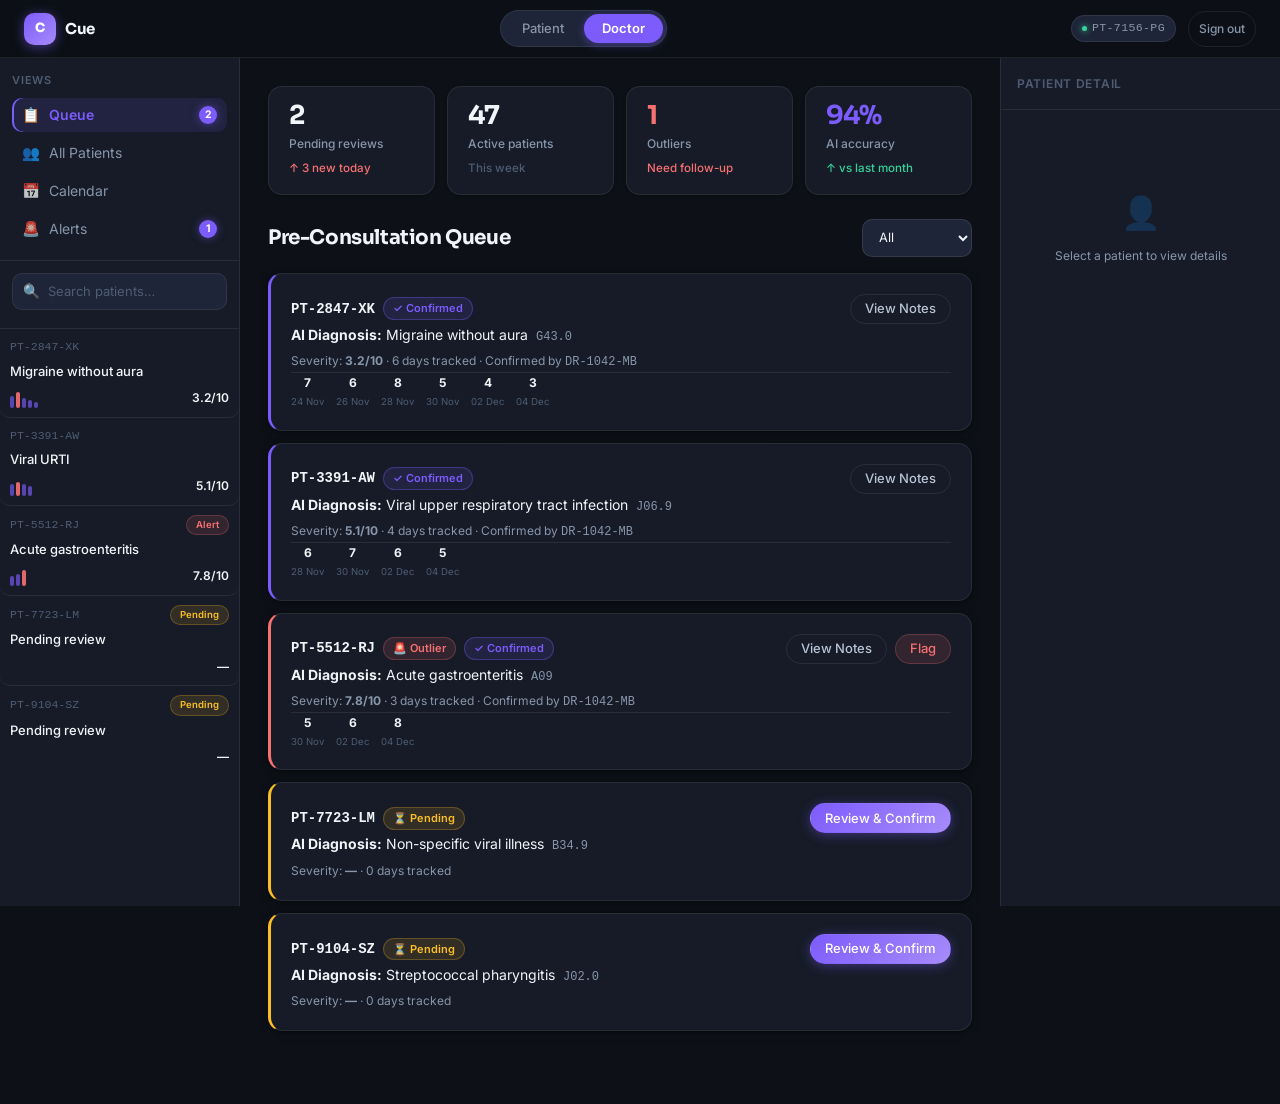
==== commit 81062a41: "Always open fresh pre-consultation on New click — remove draft-resume guard" ====
--- a/doctor.html
+++ b/doctor.html
@@ -246,7 +246,7 @@
 
 <div class="toast" id="toast"></div>
 
-<script src="app.js?v=16"></script>
-<script src="doctor.js?v=16"></script>
+<script src="app.js?v=17"></script>
+<script src="doctor.js?v=17"></script>
 </body>
 </html>
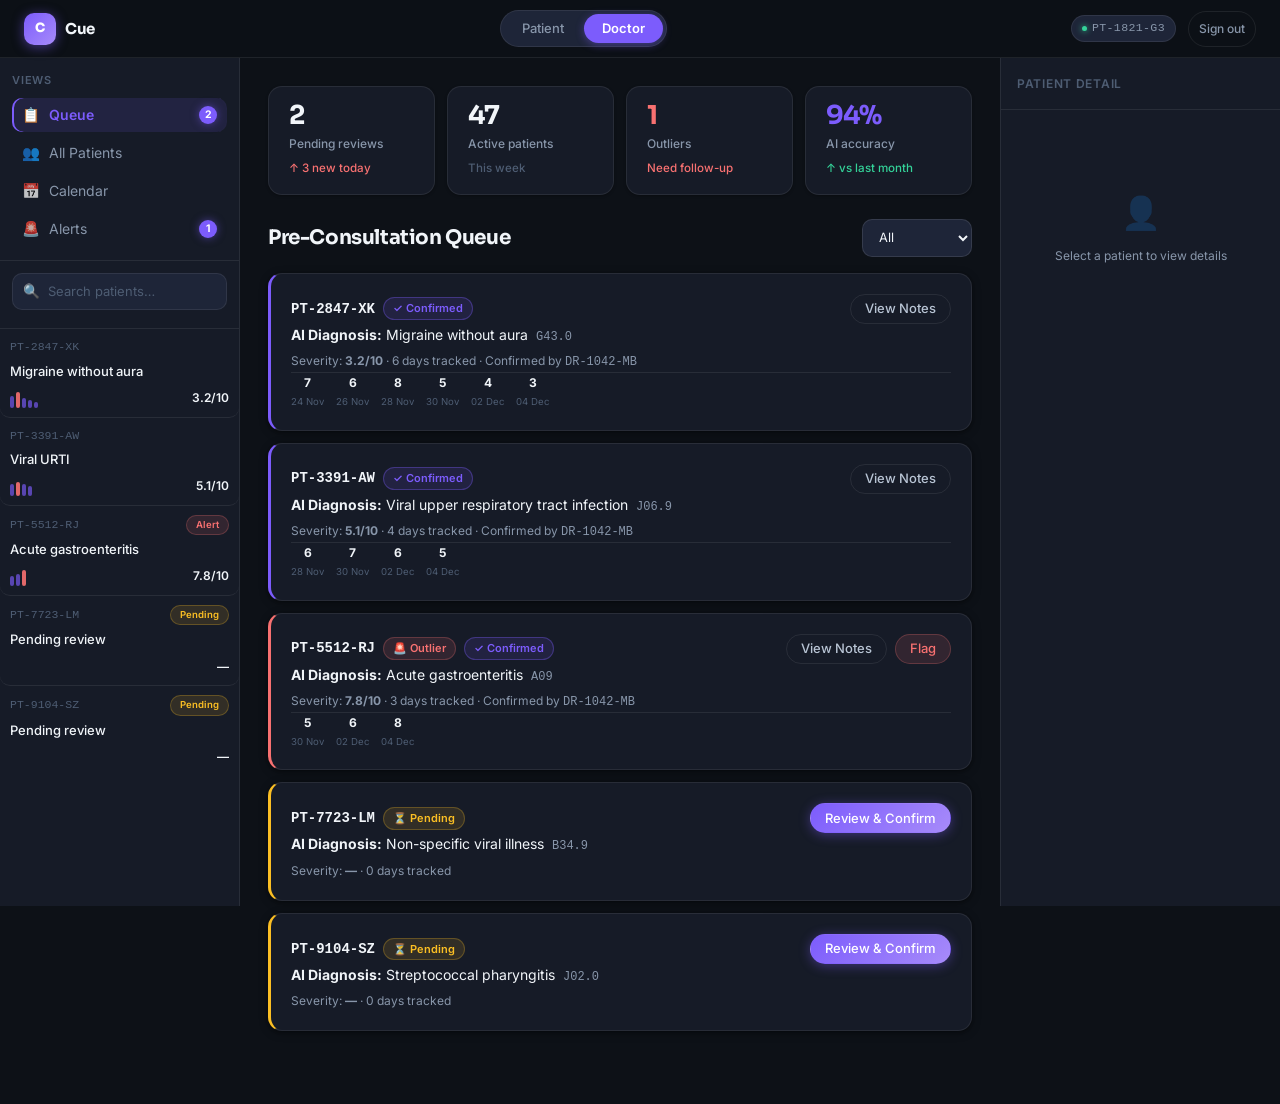
==== commit 9e88e6c4: "Add voice call check-in: daily outbound schedule, bot-calls-patient, patient-calls-bot with identity" ====
--- a/doctor.html
+++ b/doctor.html
@@ -246,7 +246,7 @@
 
 <div class="toast" id="toast"></div>
 
-<script src="app.js?v=17"></script>
-<script src="doctor.js?v=17"></script>
+<script src="app.js?v=18"></script>
+<script src="doctor.js?v=18"></script>
 </body>
 </html>
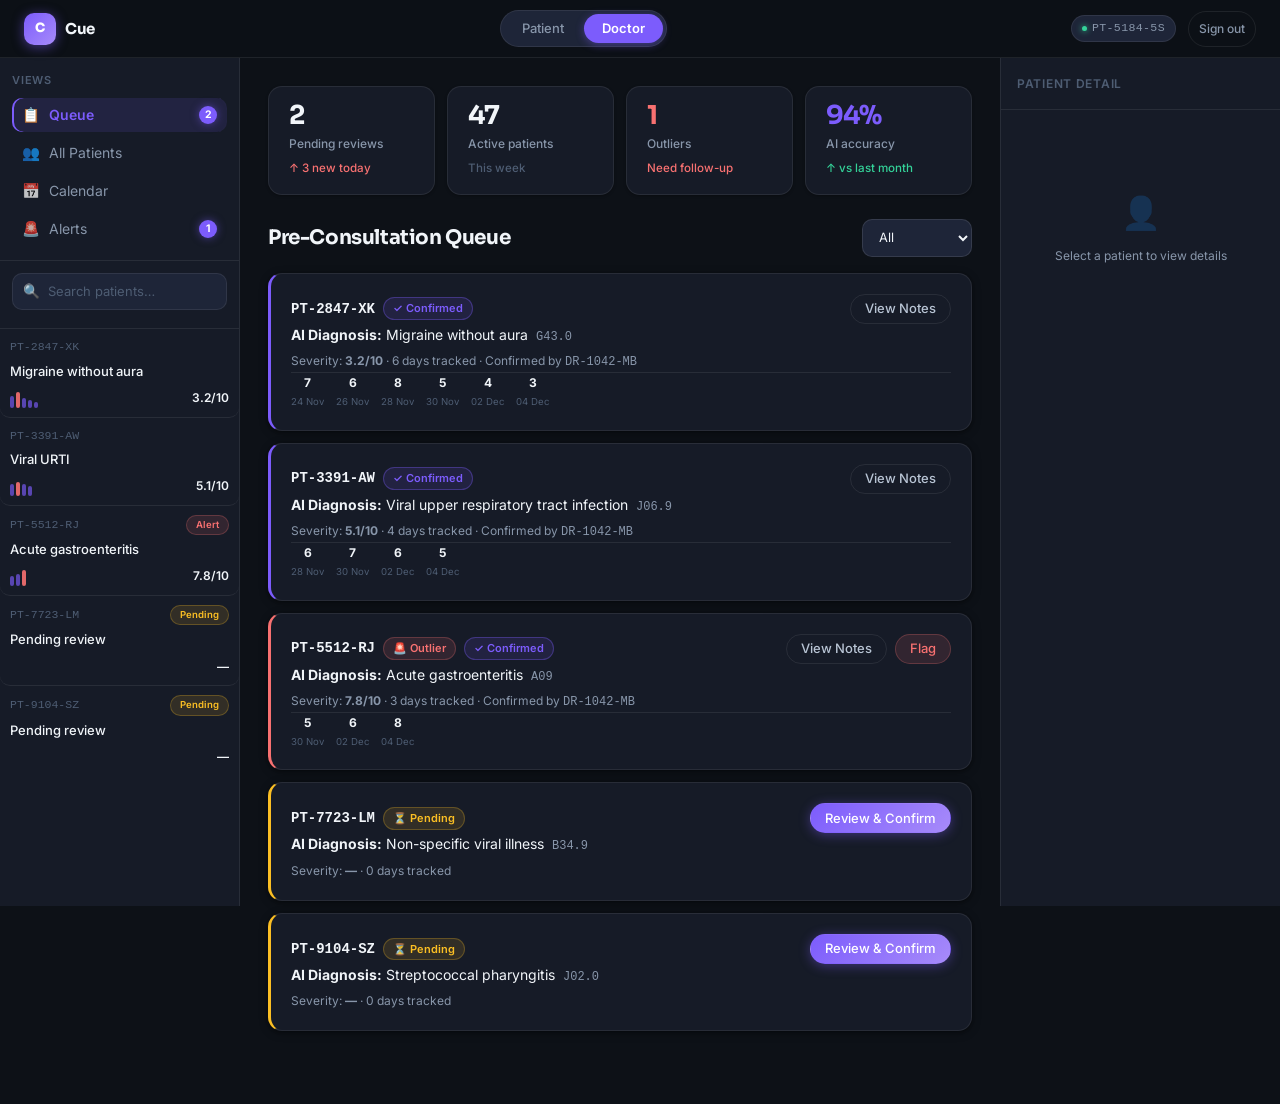
==== commit 05f1ae4e: "feat: doctor dashboard shows real submitted pre-consultations (v19) - renderQueue() now prepends liv" ====
--- a/doctor.html
+++ b/doctor.html
@@ -246,7 +246,7 @@
 
 <div class="toast" id="toast"></div>
 
-<script src="app.js?v=18"></script>
-<script src="doctor.js?v=18"></script>
+<script src="app.js?v=19"></script>
+<script src="doctor.js?v=19"></script>
 </body>
 </html>
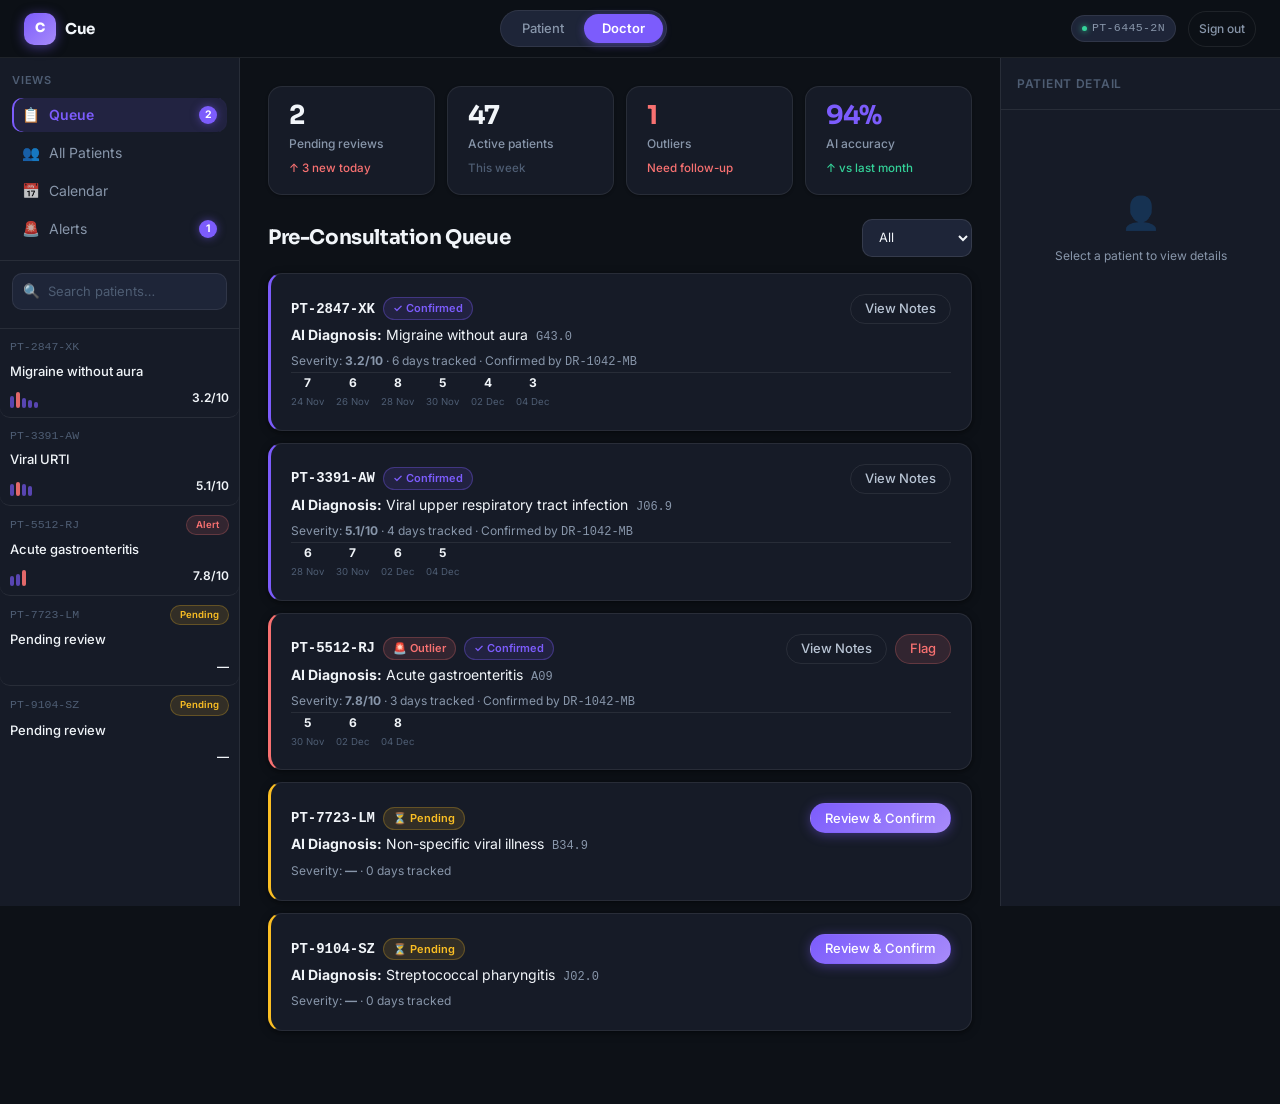
==== commit 23c71185: "feat: remove sidebar, profile avatar dropdown, full i18n system (v20) - Remove left sidebar; layout " ====
--- a/doctor.html
+++ b/doctor.html
@@ -246,7 +246,7 @@
 
 <div class="toast" id="toast"></div>
 
-<script src="app.js?v=19"></script>
-<script src="doctor.js?v=19"></script>
+<script src="app.js?v=20"></script>
+<script src="doctor.js?v=20"></script>
 </body>
 </html>
--- a/styles.css
+++ b/styles.css
@@ -233,10 +233,71 @@
   box-shadow: 0 0 6px var(--green);
 }
 
+/* ── Profile dropdown ─────────────────────────────────────── */
+.profile-dd { position: relative; }
+.profile-avatar {
+  width: 34px; height: 34px; border-radius: 50%;
+  background: linear-gradient(135deg, #7c5cfc 0%, #a78bfa 100%);
+  color: white; font-weight: 700; font-size: .875rem;
+  border: none; cursor: pointer;
+  display: flex; align-items: center; justify-content: center;
+  box-shadow: 0 2px 10px rgba(124,92,252,0.45);
+  transition: transform .12s, box-shadow .12s;
+  font-family: var(--font-display); flex-shrink: 0;
+  user-select: none;
+}
+.profile-avatar:hover { transform: scale(1.06); box-shadow: 0 4px 16px rgba(124,92,252,0.55); }
+.profile-menu {
+  position: absolute; top: calc(100% + 10px); right: 0;
+  min-width: 210px;
+  background: var(--surface);
+  border: 1px solid var(--border-2);
+  border-radius: var(--r-lg);
+  box-shadow: 0 20px 48px rgba(0,0,0,0.55), 0 0 0 1px rgba(255,255,255,0.05);
+  padding: 6px;
+  z-index: 300;
+  display: none;
+  transform-origin: top right;
+}
+.profile-menu.open {
+  display: block;
+  animation: menuIn .14s ease forwards;
+}
+@keyframes menuIn {
+  from { opacity: 0; transform: scale(.96) translateY(-6px); }
+  to   { opacity: 1; transform: scale(1) translateY(0); }
+}
+.profile-menu-top {
+  padding: 10px 12px 12px;
+  border-bottom: 1px solid var(--border);
+  margin-bottom: 4px;
+}
+.profile-menu-label {
+  font-size: .63rem; font-weight: 600; letter-spacing: .07em;
+  text-transform: uppercase; color: var(--subtle);
+  padding: 8px 12px 4px;
+}
+.profile-menu-item {
+  display: flex; align-items: center; gap: 9px;
+  width: 100%; padding: 8px 12px; border: none; background: none;
+  border-radius: var(--r); font-size: .875rem; color: var(--text-2);
+  cursor: pointer; text-align: left; font-family: var(--font);
+  transition: background .1s, color .1s;
+}
+.profile-menu-item:hover { background: var(--surface-2); color: var(--text); }
+.profile-menu-item.danger { color: var(--red); }
+.profile-menu-item.danger:hover { background: var(--red-bg); }
+.profile-menu-sep { height: 1px; background: var(--border); margin: 4px 0; }
+.profile-menu-lang {
+  width: calc(100% - 24px); margin: 2px 12px 6px;
+  padding: 7px 10px; border-radius: var(--r); border: 1px solid var(--border);
+  background: var(--surface-2); font-size: .8125rem; color: var(--text);
+  font-family: var(--font); outline: none; cursor: pointer;
+}
+.profile-menu-lang:focus { border-color: var(--accent); }
+
 /* ── App shell ────────────────────────────────────────────── */
 .app-shell {
-  display: grid;
-  grid-template-columns: var(--sidebar-w) 1fr;
   min-height: calc(100vh - var(--nav-h));
 }
 
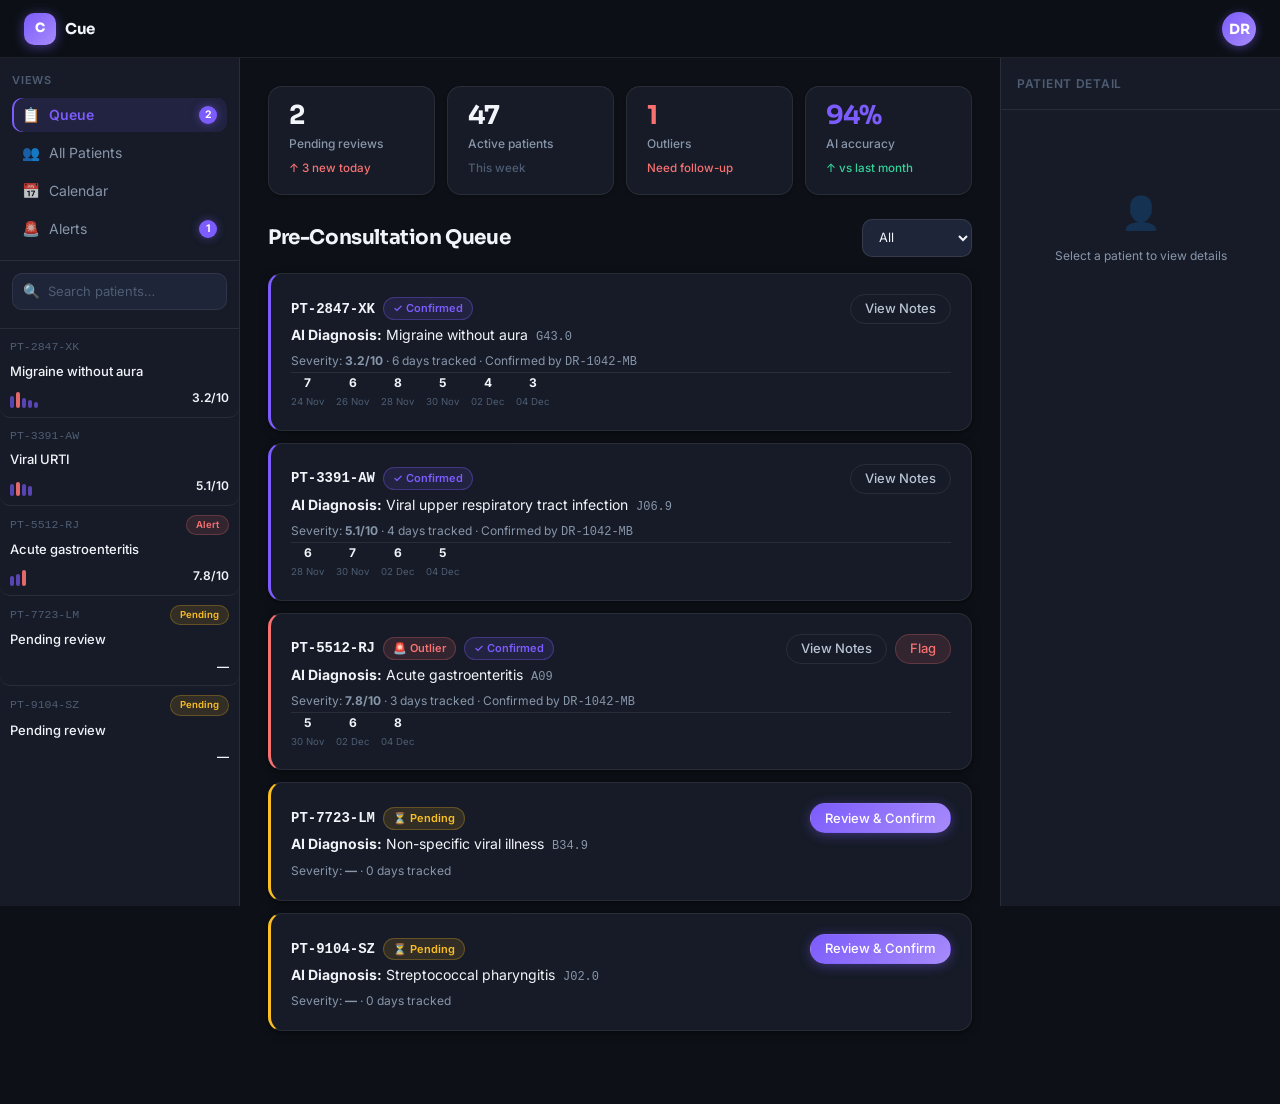
==== commit 1ad440ef: "feat: move Patient/Doctor switcher into profile dropdown (v21) Both patient and doctor navs now show" ====
--- a/doctor.html
+++ b/doctor.html
@@ -12,13 +12,27 @@
 <nav class="nav">
   <div class="nav-inner">
     <a href="index.html" class="nav-logo"><div class="nav-logo-mark">C</div>Cue</a>
-    <div class="role-switch">
-      <button class="role-btn" onclick="window.location='patient.html'">Patient</button>
-      <button class="role-btn active">Doctor</button>
-    </div>
+    <div style="flex:1"></div>
     <div class="nav-right" style="display:flex;align-items:center;gap:12px">
-      <span class="nav-id"><span class="nav-id-dot"></span><span id="navId">DR-????</span></span>
-      <button onclick="window.CUE && window.CUE.Session.logout()" class="btn btn-ghost" style="font-size:.75rem;padding:4px 10px;color:var(--muted)">Sign out</button>
+      <!-- Doctor profile dropdown -->
+      <div class="profile-dd" id="profileDd">
+        <button class="profile-avatar" id="profileAvatarBtn" onclick="toggleDrMenu(event)" aria-label="Profile menu">DR</button>
+        <div class="profile-menu" id="profileMenu">
+          <div class="profile-menu-top">
+            <span class="nav-id"><span class="nav-id-dot"></span><span id="navId">DR-????</span></span>
+          </div>
+          <div class="profile-menu-sep"></div>
+          <div class="profile-menu-label">Switch role</div>
+          <div style="display:flex;gap:4px;padding:2px 12px 8px">
+            <button class="role-btn" style="flex:1;font-size:.78rem;padding:5px 0" onclick="window.location='patient.html'">Patient</button>
+            <button class="role-btn active" style="flex:1;font-size:.78rem;padding:5px 0">Doctor</button>
+          </div>
+          <div class="profile-menu-sep"></div>
+          <button class="profile-menu-item danger" onclick="window.CUE && window.CUE.Session.logout()">
+            <span>↪</span><span>Sign out</span>
+          </button>
+        </div>
+      </div>
     </div>
   </div>
 </nav>
@@ -246,7 +260,7 @@
 
 <div class="toast" id="toast"></div>
 
-<script src="app.js?v=20"></script>
-<script src="doctor.js?v=20"></script>
+<script src="app.js?v=21"></script>
+<script src="doctor.js?v=21"></script>
 </body>
 </html>
